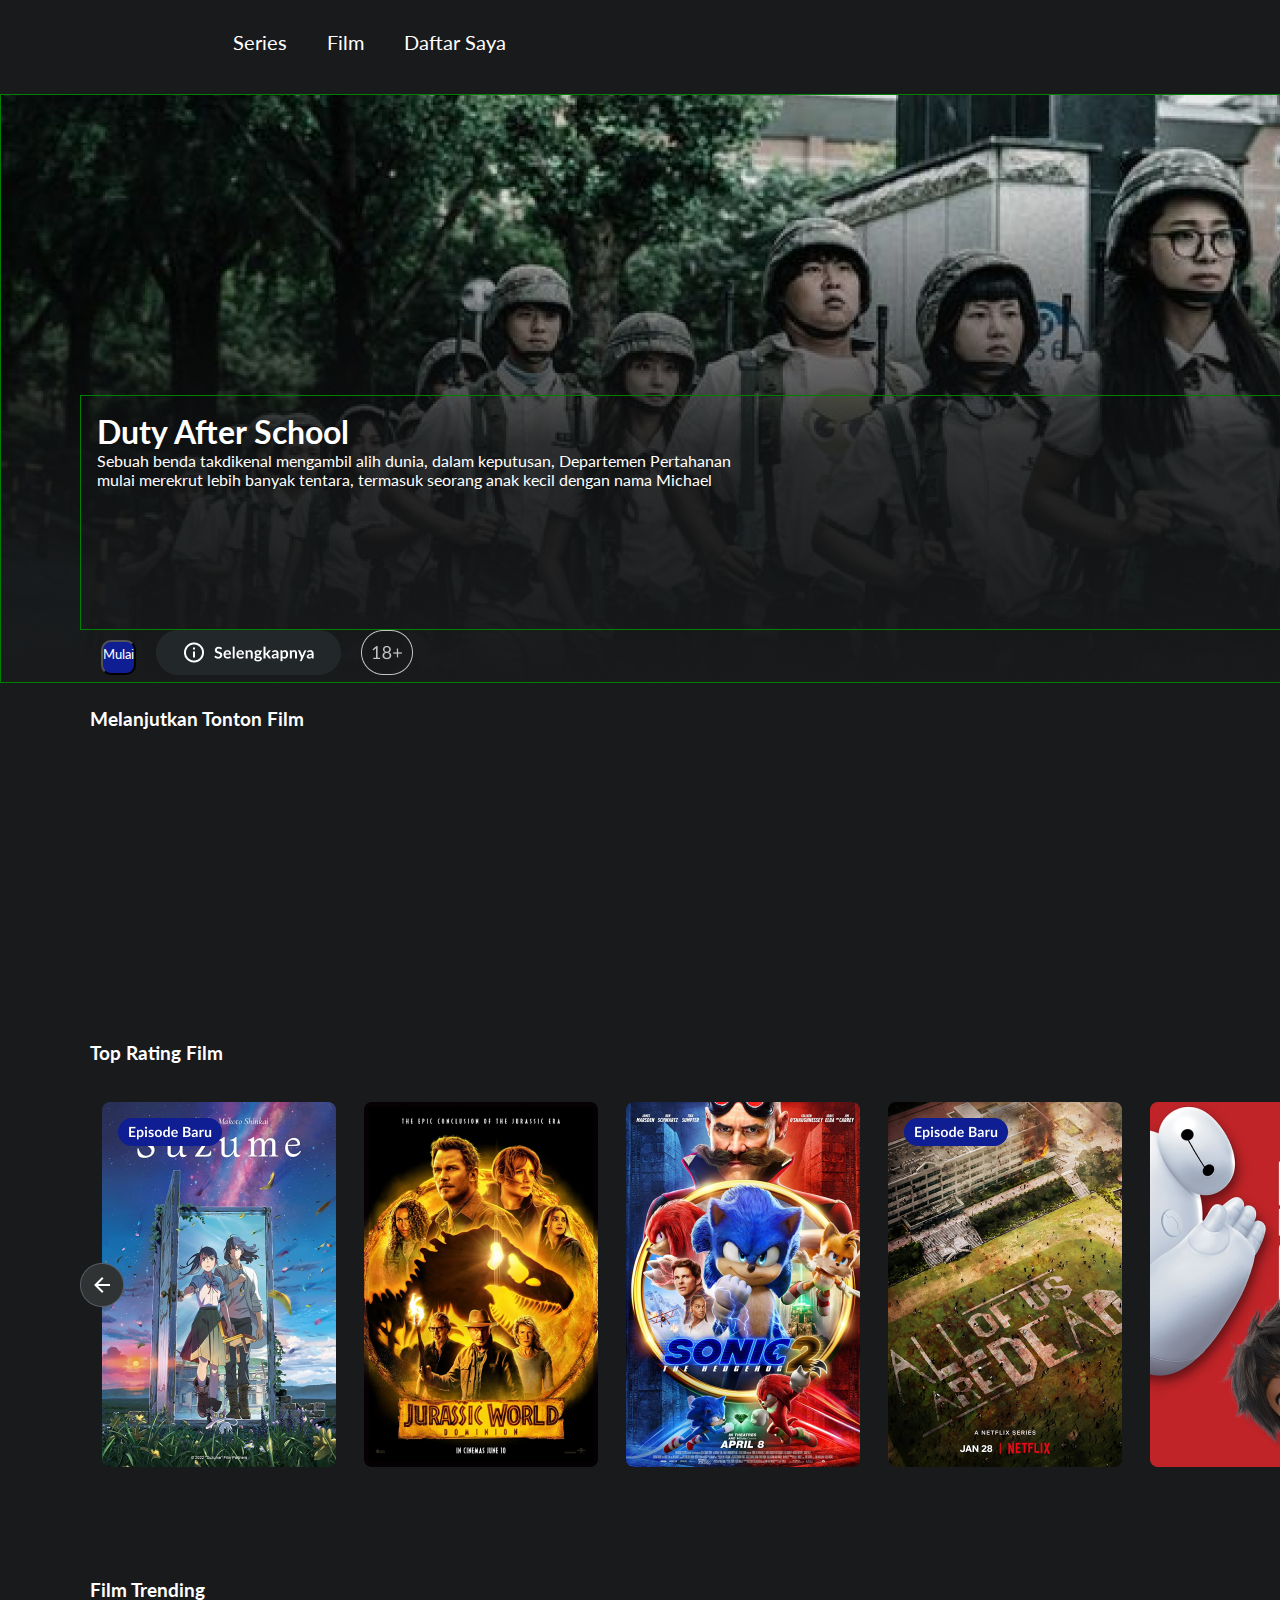
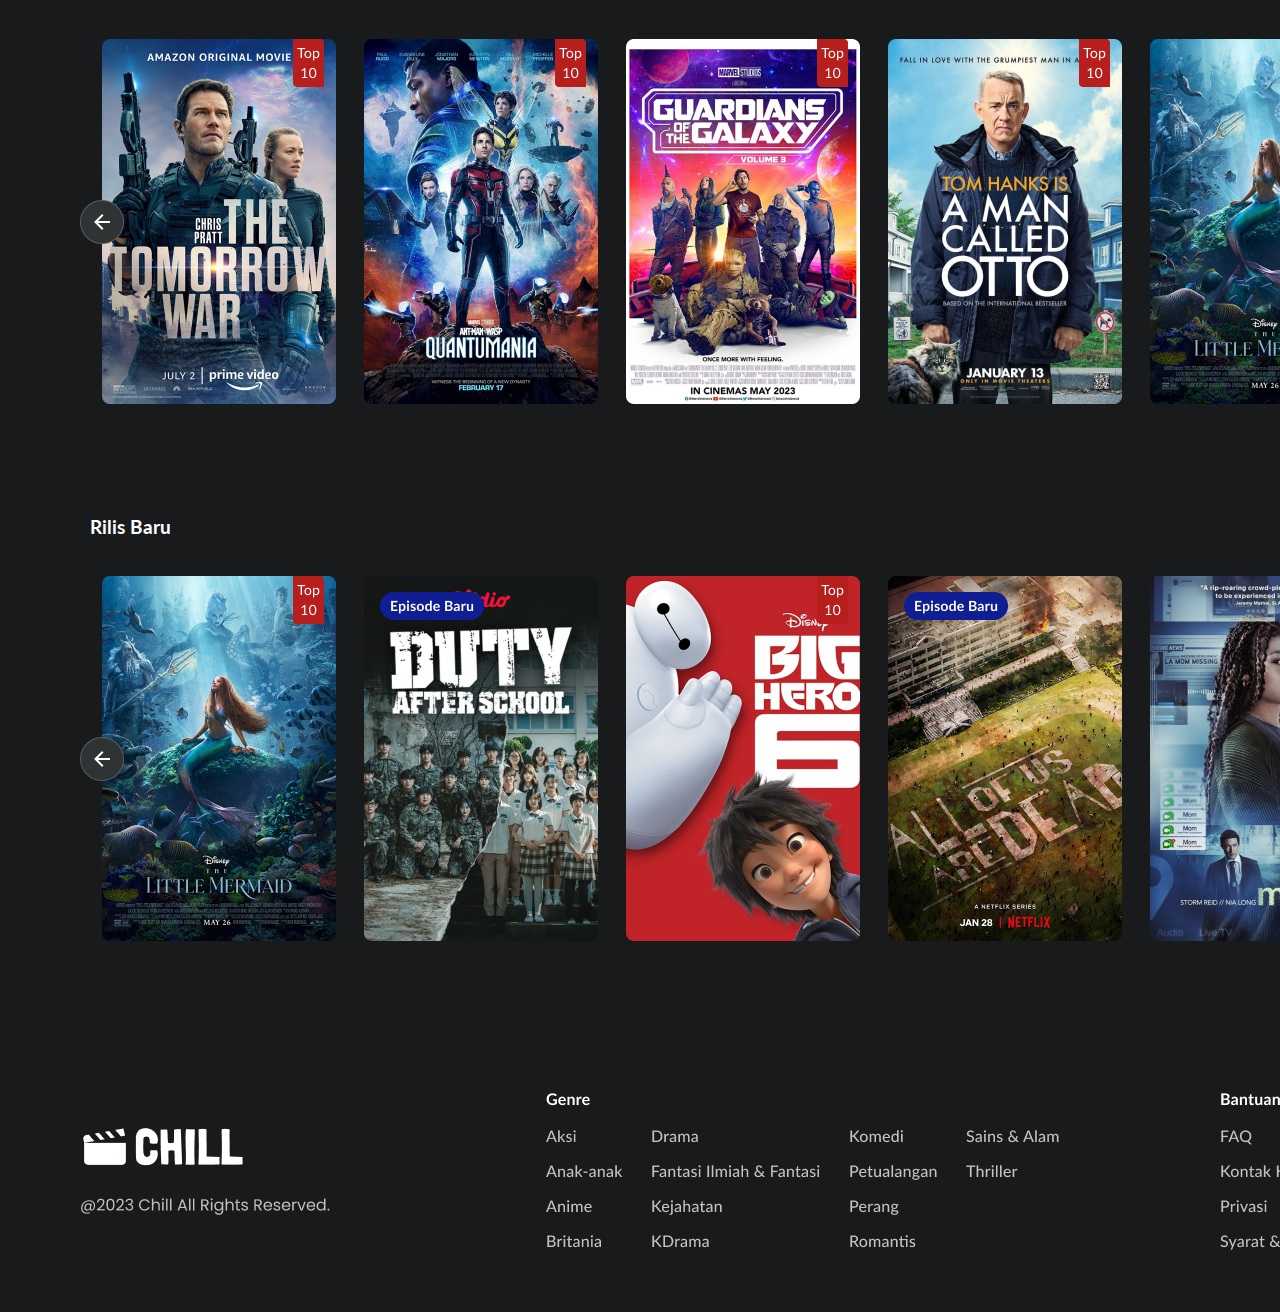
==== beranda.html @ ebce884a "init fix" ====
<!DOCTYPE html>
<html lang="en">
<head>
    <meta charset="UTF-8">
    <meta name="viewport" content="width=device-width, initial-scale=1.0">
    <title>beranda</title>
    <link rel="stylesheet" href="beranda.css">
    <link rel="preconnect" href="https://fonts.googleapis.com">
    <link rel="preconnect" href="https://fonts.gstatic.com" crossorigin>
    <link href="https://fonts.googleapis.com/css2?family=Lato:ital,wght@0,100;0,300;0,400;0,700;0,900;1,100;1,300;1,400;1,700;1,900&display=swap" rel="stylesheet">

</head>
<body>
    <div class="container-beranda">
        <!-- header -->
    
             <div class="container-header">
                    <div class="logo"></div>
                    <div class="navbar">
                        <ul>
                            <li><a href="#">Series</a></li>
                            <li><a href="#">Film</a></li>
                            <li><a href="#">Daftar Saya</a></li>
                        </ul>
                
                    </div>
        
        
                    <div class="container-avatar">
                        <div class="logo-avatar"></div>
                        <div class="logo-down"></div>
                    </div>
                </div>  
            
        <!-- end header -->


        <!-- section hero -->
                <section class="container-hero">
                    <div class="container-duty">
                       <div class="paragrap">
                        <h1>Duty After School</h1>
                            <p>Sebuah benda takdikenal mengambil alih dunia, 
                                dalam keputusan,
                                Departemen Pertahanan mulai merekrut lebih banyak tentara,
                                termasuk
                                seorang anak kecil dengan nama Michael
                            </p>
                        </div>
                    </div>
                        <div class="container-ms">
                            <div class="ms1">
                                           
                                    <button type="submit" name="submit" class="button-mulai">Mulai</button>
                                    <div class="img-selengkapnya"><img src="img/selengkapnya.png" alt=""></div>
                                    <div class="img-18"><img src="img/18.png" alt=""></div>
                                    <div class="on-of"><img src="img/on-of.png" alt=""></div>
                            </div>
                            <div class="ms2">
    
                            </div>
                        </div>
                   
                </section>
        <!-- end section hero -->

        <!-- section-melanjutkan tonton film -->
                <section class="container-melanjutkan-tonton">
                    <h3 class="h3-melanjutkan-tonton">Melanjutkan Tonton Film</h3>
                    <div class="card1"></div>
                </section>
        <!-- end section-melanjutkan tonton film -->

        <!-- section-top rating -->
                <section class="container-top-rating">
                    <h3 class="h3-top-rating">Top Rating Film</h3>
                    <div class="card2"></div>
                </section>
        <!-- end section-top rating -->


        <!-- section-film trending  -->
                <section class="container-film-trending">
                    <h3 class="h3-film-trending">Film Trending</h3>
                    <div class="card3"></div>
                </section>
        <!-- end section-film trending  -->

        <!-- section-rilis baru -->
                <section class="container-rilis-baru">
                    <h3 class="h3-rilis-baru">Rilis Baru</h3>
                    <div class="card4"></div>
                </section>
        <!-- end section-rilis baru -->

        <!-- footer -->
                <footer>
                    <div class="footer">
                        
                    </div>
                </footer>
                    
            
        <!-- end footer -->

    </div>
</body>
</html>
---- beranda.css ----
body{
    background-color: #202026;
}
*{
    margin: 0;
    padding: 0;
    font-family: lato,sans-serif;
    color: #FFFFFF;
    /* font-size: 18px; */
}
.container-beranda{
    width: 1440px;
    /* height: auto; */
    margin: auto; 
    /* border: solid 1px green; */
    background-color: #181A1C
}
.container-header{
    display: flex;
    margin: auto;
    /* margin-top: 25px; */
    /* background-color: #181A1C; */
    height: 94px;
    width: 1440px;
      }
 .logo{
    display: flex;
    width: 163px;
    height: 44px;
    gap: 8px;
    background-image: url(img/logo.png);
    background-size: cover;
    margin: 20px;
  }
 .navbar{
    display: flex;
    margin-left: auto;
    margin: 30px;
  }
  .navbar ul{
    display: flex;
    list-style: none;
    gap: 40px;
  }
  .navbar ul li a{
    text-decoration: none;
    font-size: 20px;
  }

  .container-avatar{
    display: flex;
    margin-left: auto;
    /* border: solid 1px green; */
    width: 76px;
    height: 40px;
    /* untuk menggerakkan posisi logo */
    margin-right: 30px;
  }
  .logo-avatar{
    margin-top: 27px ;
    width: 40px;
    height: 40px;
    background-image: url(img/avatar.png);
    background-size: cover;
    display: flex;
    /* margin-left: auto; */
  }
  .logo-down{
    margin-top: 27px;
    width: 28px;
    height: 28px;
    background-image: url(img/down.png);
    background-size: cover;
    display: flex;
    /* margin-left: auto; */
  }
  .container-hero{
    width: 1440px;
    height: 587px;
    border: solid 1px green;
    margin: auto;
    background-image: url(img/duty.png);
  }
  .container-duty{
    display: flex;
    width: 1280px;
    height: 233px;
    border: solid 1px green;
    margin: auto;
    margin-top: 300px;
    
  }
  .paragrap{
    width: 668px;
    height: 148px;
    /* border: solid green 1px; */
    margin-top: 1rem;
    margin-left: 1rem;
  }
  .container-ms{
    display: flex;
    margin: auto;
    width: 1280px;
    height: 45px;
    /* border: solid 1px green; */
    
  }
  .ms1{
    width: 45px;
    height: 45px;
    background-image: url(img/ms.png);
    background-size: cover;
    display: flex;

  }
  .button-mulai{
    display: flex;
    /* justify-content: space-between; */
     margin-top: 10px;
    margin-left: 20px; 
    /* height: 30px; */
    font: size 20px;
    line-height: 25px;
    background-color: #0F1E93;
    border-radius: 10px;
  }

  .img-selengkapnya{
    display: flex;
    margin-left: 20px;  
  }
  .img-18{
    display: flex;
    margin-left: 20px;
  }
  /* .ms2{
    width: 10px;
    height: 45px;
    background-size: cover;
    display: flex;
  } */
   .on-of{
    margin-top: 10px;
    display: inline-block;
    margin-left: 900px;
   }
   .container-melanjutkan-tonton{
    width: 1440px;
    height: 309px;
    /* border: solid 1px green; */
    margin: auto;
   }
   .h3-melanjutkan-tonton{
    display: flex;
    width: 354px;
    height: 35px;
    /* border: solid 1px green; */
    /* margin: 50px; */
    margin: 25px 90px;
   }
   .card1{
    width: 1280px;
    height: 162px;
    /* border: solid 1px green; */
    margin: auto;
    /* margin-right: 20px; */
    background-image: url(img/card.png);
    
   }
   .container-top-rating{
    width: 1440px;
    height: 512px;
    /* border: solid 1px green; */
    margin: auto;
   }
   .h3-top-rating{
    display: flex;
    width: 354px;
    height: 35px;
    /* border: solid 1px green; */
    /* margin: 50px; */
    margin: 25px 90px;
   }
   .card2{
    width: 1280px;
    height: 365px;
    /* border: solid 1px green; */
    margin: auto;
    /* margin-right: 20px; */
    background-image: url(img/card2.png);
   }
   .container-film-trending{
    width: 1440px;
    height: 512px;
    /* border: solid 1px green; */
    margin: auto;
   }
   .h3-film-trending{
    display: flex;
    width: 354px;
    height: 35px;
    /* border: solid 1px green; */
    /* margin: 50px; */
    margin: 25px 90px;
   }
   .card3{
    width: 1280px;
    height: 365px;
    /* border: solid 1px green; */
    margin: auto;
    /* margin-right: 20px; */
    background-image: url(img/card3.png);
   }
   .container-rilis-baru{
    width: 1440px;
    height: 512px;
    /* border: solid 1px green; */
    margin: auto;
   }
   .h3-rilis-baru{
    display: flex;
    width: 354px;
    height: 35px;
    /* border: solid 1px green; */
    /* margin: 50px; */
    margin: 25px 90px;
   }
   .card4{
    width: 1280px;
    height: 365px;
    /* border: solid 1px green; */
    margin: auto;
    /* margin-right: 20px; */
    background-image: url(img/card4.png);
   }
   footer{
    display: flex;
    width: 1440px;
    height: 284px;
    /* border: solid 1px green; */
    margin: auto;
   }

   .footer{
    display: flex;
    width: 1280px;
    height: 164px;
    /* border: solid 1px green; */
    margin: auto;
    align-items: center;
    background-image: url(img/footer.png);
   }
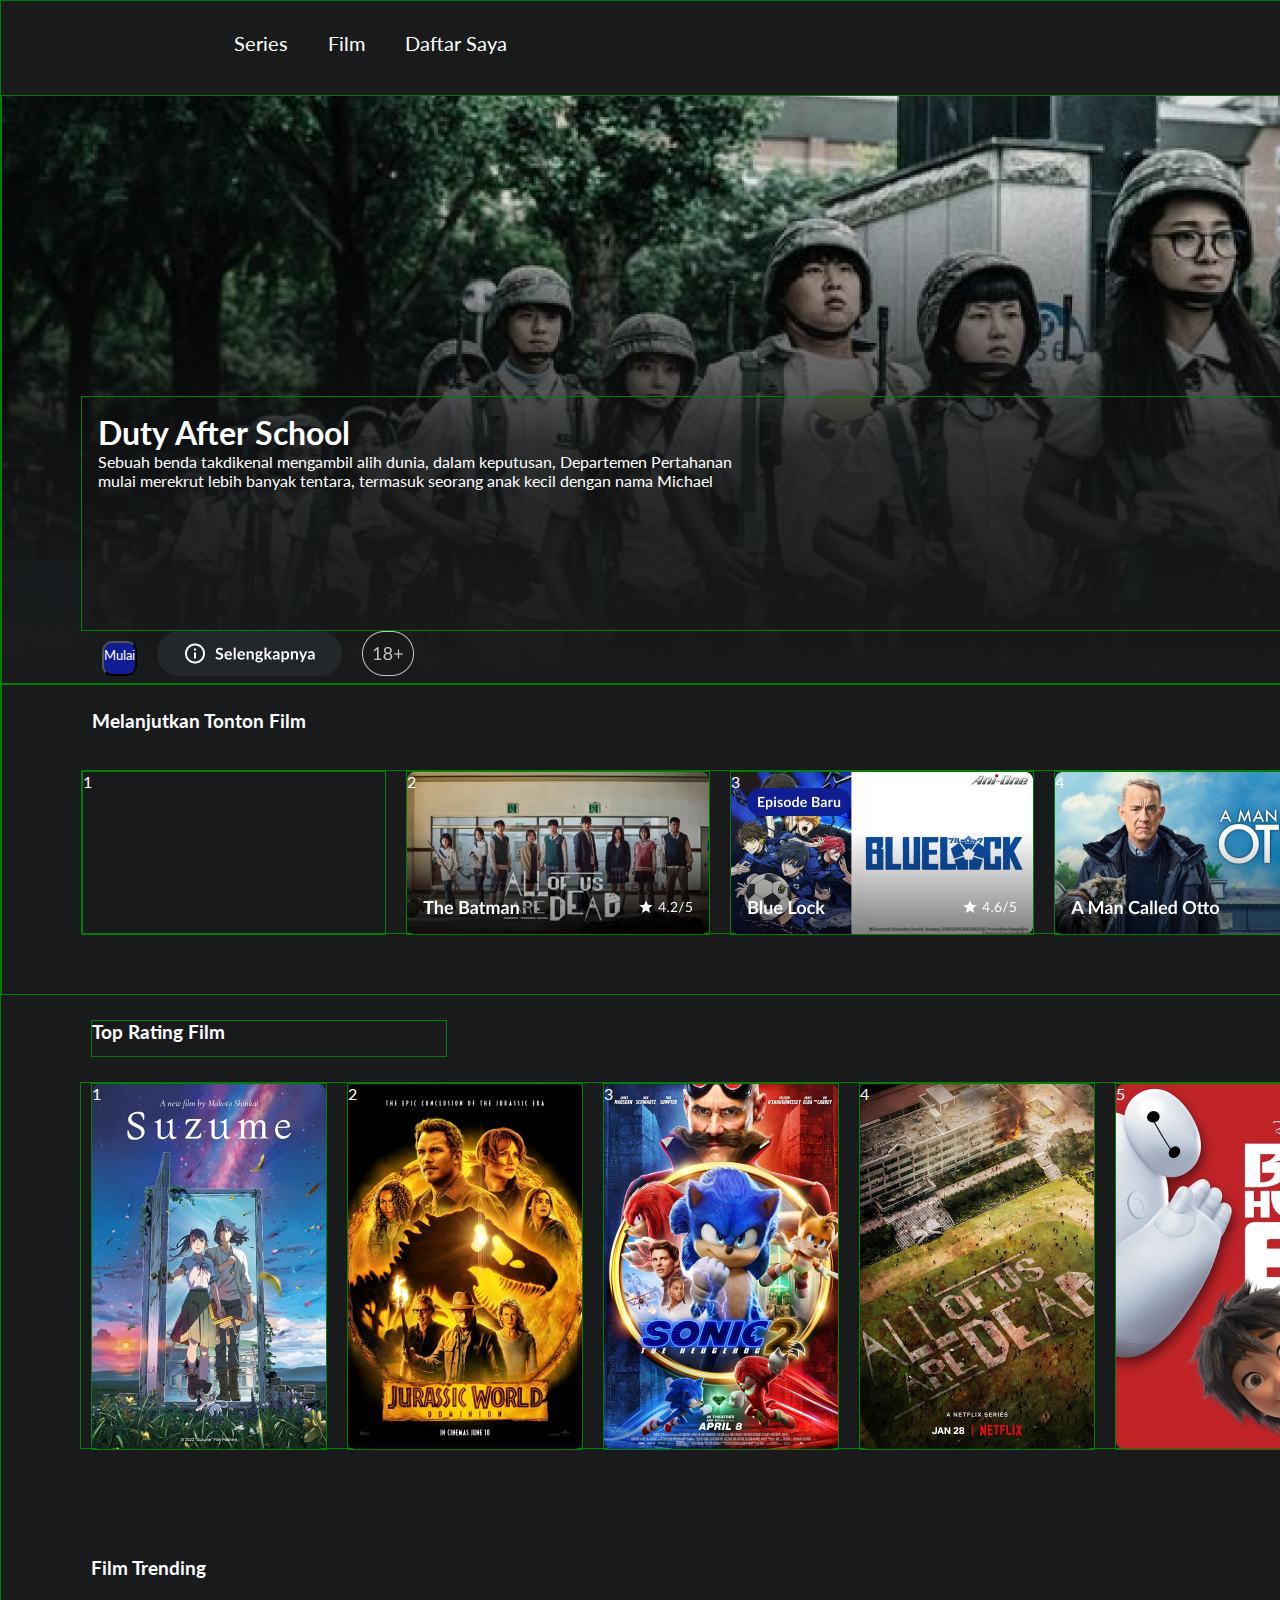
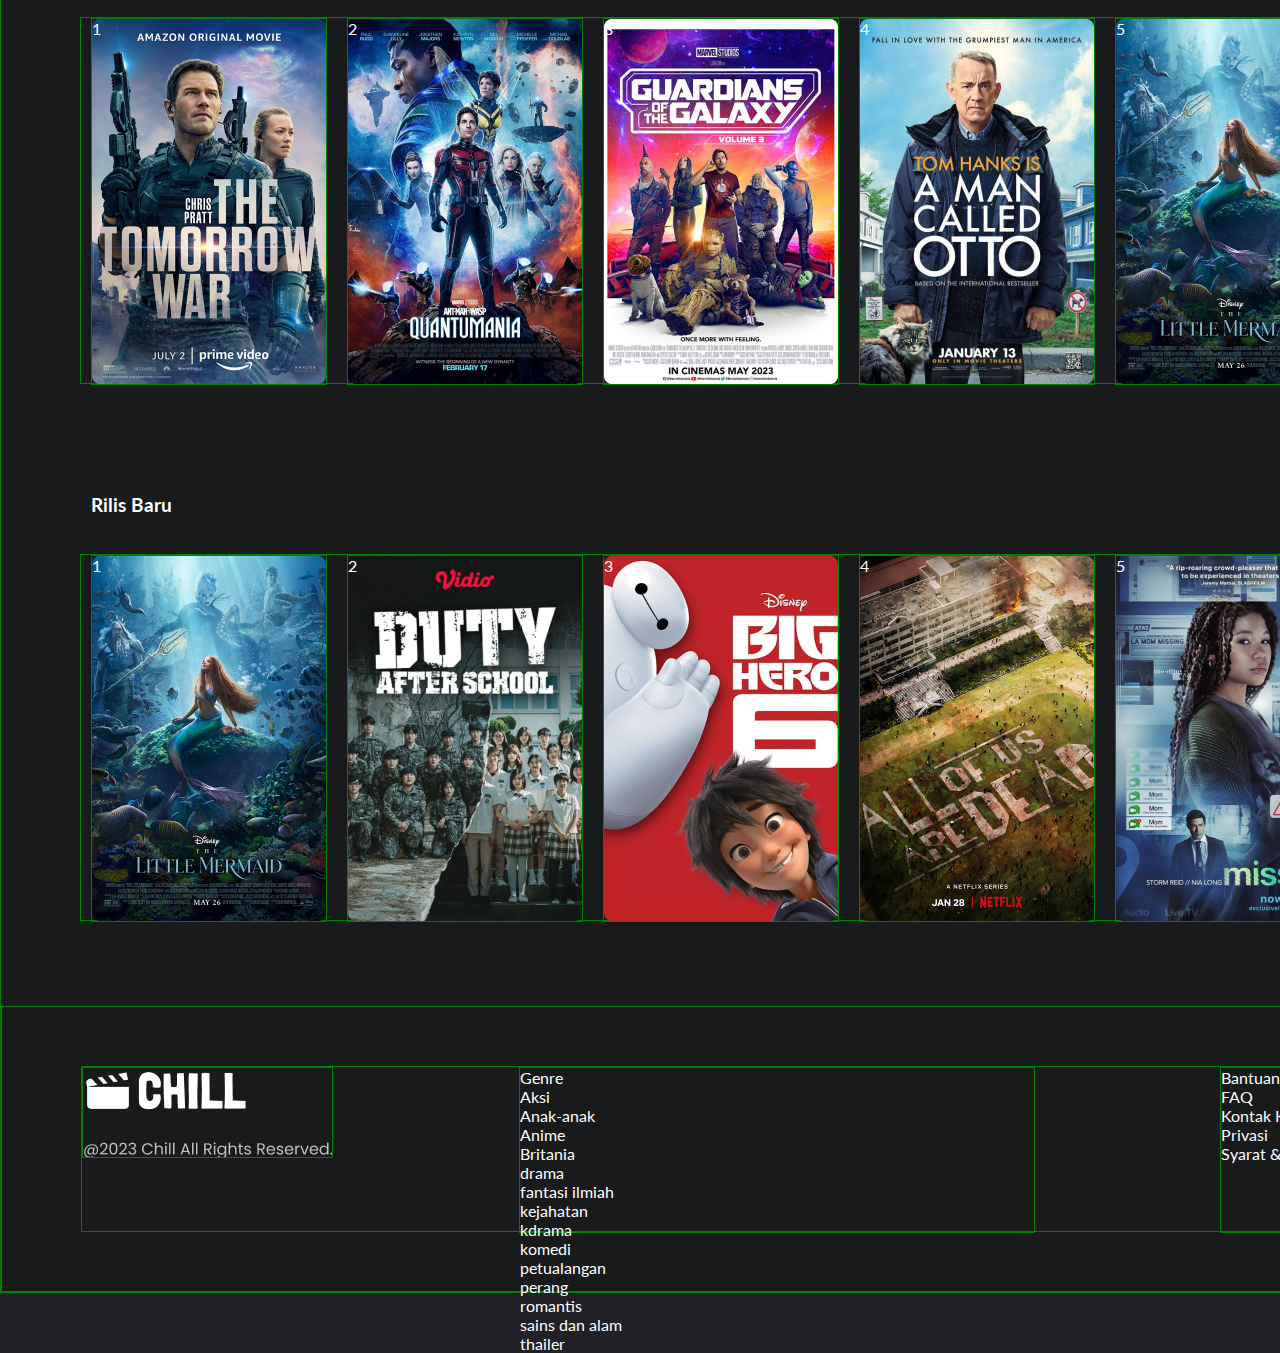
==== commit f3c9c2a0: "feat beranda modifikasi" ====
--- a/beranda.html
+++ b/beranda.html
@@ -28,7 +28,18 @@
         
                     <div class="container-avatar">
                         <div class="logo-avatar"></div>
-                        <div class="logo-down"></div>
+                        <div class="logo-down">
+                            <ul class="drop">
+                                <li class="down">
+                                    <a href="">***</a>
+                                    <ul>
+                                        <li><a href="">profil</a></li>
+                                        <li><a href="">ubah premium</a></li>
+                                        <li><a href="">keluar</a></li>
+                                    </ul>
+                                </li>
+                            </ul>
+                        </div>
                     </div>
                 </div>  
             
@@ -67,14 +78,25 @@
         <!-- section-melanjutkan tonton film -->
                 <section class="container-melanjutkan-tonton">
                     <h3 class="h3-melanjutkan-tonton">Melanjutkan Tonton Film</h3>
-                    <div class="card1"></div>
+                    <div class="card1">
+                        <div class="film1">1</div>
+                        <div class="film2">2</div>
+                        <div class="film3">3</div>
+                        <div class="film4">4</div>
+                    </div>
                 </section>
         <!-- end section-melanjutkan tonton film -->
 
         <!-- section-top rating -->
                 <section class="container-top-rating">
                     <h3 class="h3-top-rating">Top Rating Film</h3>
-                    <div class="card2"></div>
+                    <div class="card2">
+                        <div class="top1">1</div>
+                        <div class="top2">2</div>
+                        <div class="top3">3</div>
+                        <div class="top4">4</div>
+                        <div class="top5">5</div>
+                    </div>
                 </section>
         <!-- end section-top rating -->
 
@@ -82,21 +104,71 @@
         <!-- section-film trending  -->
                 <section class="container-film-trending">
                     <h3 class="h3-film-trending">Film Trending</h3>
-                    <div class="card3"></div>
+                    <div class="card3">
+                        <div class="trending1">1</div>
+                        <div class="trending2">2</div>
+                        <div class="trending3">3</div>
+                        <div class="trending4">4</div>
+                        <div class="trending5">5</div>
+                    </div>
                 </section>
         <!-- end section-film trending  -->
 
         <!-- section-rilis baru -->
                 <section class="container-rilis-baru">
                     <h3 class="h3-rilis-baru">Rilis Baru</h3>
-                    <div class="card4"></div>
+                    <div class="card4">
+                        <div class="rilis1">1</div>
+                        <div class="rilis2">2</div>
+                        <div class="rilis3">3</div>
+                        <div class="rilis4">4</div>
+                        <div class="rilis5">5</div>
+                    </div>
                 </section>
         <!-- end section-rilis baru -->
 
         <!-- footer -->
-                <footer>
-                    <div class="footer">
+                <footer class="container-footer">
+                    <!-- <div class="footer">
                         
+                    </div> -->
+
+                    <div class="isi-footer">
+                        <div class="footer1">
+                            
+                        </div>
+                        <div class="footer2">
+                            <p>Genre</p>
+                            <ul>
+                                <li><a href="">Aksi</a></li>
+                                <li><a href="">Anak-anak</a></li>
+                                <li><a href="">Anime</a></li>
+                                <li><a href="">Britania</a></li>
+                                <li><a href="">drama</a></li>
+                                <li><a href="">fantasi ilmiah</a></li>
+                                <li><a href="">kejahatan</a></li>
+                                <li><a href="">kdrama</a></li>
+                                <li><a href="">komedi</a></li>
+                                <li><a href="">petualangan</a></li>
+                                <li><a href="">perang</a></li>
+                                <li><a href="">romantis</a></li>
+                                <li><a href="">sains dan alam</a></li>
+                                <li><a href="">thailer</a></li>
+    
+    
+                            </ul>
+                        </div>
+                            <div class="footer3">
+                                <ul>
+                                    <li><p>Bantuan</p></li>
+                                    <li><a href="">FAQ</a></li>
+                                    <li><a href="">Kontak Kami</a></li>
+                                    <li><a href="">Privasi</a></li>
+                                    <li><a href="">Syarat & Ketentuan</a></li>
+                                </ul>
+                                  
+                                
+                            </div>
                     </div>
                 </footer>
                     
--- a/beranda.css
+++ b/beranda.css
@@ -1,254 +1,426 @@
 body{
-    background-color: #202026;
+  background-color: #202026;
 }
 *{
-    margin: 0;
-    padding: 0;
-    font-family: lato,sans-serif;
-    color: #FFFFFF;
-    /* font-size: 18px; */
+  margin: 0;
+  padding: 0;
+  font-family: lato,sans-serif;
+  color: #FFFFFF;
+  /* font-size: 18px; */
 }
 .container-beranda{
-    width: 1440px;
-    /* height: auto; */
-    margin: auto; 
-    /* border: solid 1px green; */
-    background-color: #181A1C
+  width: 1440px;
+  /* height: auto; */
+  margin: auto; 
+  border: solid 1px green;
+  background-color: #181A1C
 }
 .container-header{
-    display: flex;
-    margin: auto;
-    /* margin-top: 25px; */
-    /* background-color: #181A1C; */
-    height: 94px;
-    width: 1440px;
-      }
- .logo{
-    display: flex;
-    width: 163px;
-    height: 44px;
-    gap: 8px;
-    background-image: url(img/logo.png);
-    background-size: cover;
-    margin: 20px;
-  }
- .navbar{
-    display: flex;
-    margin-left: auto;
-    margin: 30px;
-  }
-  .navbar ul{
-    display: flex;
-    list-style: none;
-    gap: 40px;
-  }
-  .navbar ul li a{
-    text-decoration: none;
-    font-size: 20px;
-  }
-
-  .container-avatar{
-    display: flex;
-    margin-left: auto;
-    /* border: solid 1px green; */
-    width: 76px;
-    height: 40px;
-    /* untuk menggerakkan posisi logo */
-    margin-right: 30px;
-  }
-  .logo-avatar{
-    margin-top: 27px ;
-    width: 40px;
-    height: 40px;
-    background-image: url(img/avatar.png);
-    background-size: cover;
-    display: flex;
-    /* margin-left: auto; */
-  }
-  .logo-down{
-    margin-top: 27px;
-    width: 28px;
-    height: 28px;
-    background-image: url(img/down.png);
-    background-size: cover;
-    display: flex;
-    /* margin-left: auto; */
-  }
-  .container-hero{
-    width: 1440px;
-    height: 587px;
-    border: solid 1px green;
-    margin: auto;
-    background-image: url(img/duty.png);
-  }
-  .container-duty{
-    display: flex;
-    width: 1280px;
-    height: 233px;
-    border: solid 1px green;
-    margin: auto;
-    margin-top: 300px;
-    
-  }
-  .paragrap{
-    width: 668px;
-    height: 148px;
-    /* border: solid green 1px; */
-    margin-top: 1rem;
-    margin-left: 1rem;
-  }
-  .container-ms{
-    display: flex;
-    margin: auto;
-    width: 1280px;
-    height: 45px;
-    /* border: solid 1px green; */
-    
-  }
-  .ms1{
-    width: 45px;
-    height: 45px;
-    background-image: url(img/ms.png);
-    background-size: cover;
-    display: flex;
-
-  }
-  .button-mulai{
-    display: flex;
-    /* justify-content: space-between; */
-     margin-top: 10px;
-    margin-left: 20px; 
-    /* height: 30px; */
-    font: size 20px;
-    line-height: 25px;
-    background-color: #0F1E93;
-    border-radius: 10px;
-  }
-
-  .img-selengkapnya{
-    display: flex;
-    margin-left: 20px;  
-  }
-  .img-18{
-    display: flex;
-    margin-left: 20px;
-  }
-  /* .ms2{
-    width: 10px;
-    height: 45px;
-    background-size: cover;
-    display: flex;
-  } */
-   .on-of{
-    margin-top: 10px;
-    display: inline-block;
-    margin-left: 900px;
-   }
-   .container-melanjutkan-tonton{
-    width: 1440px;
-    height: 309px;
-    /* border: solid 1px green; */
-    margin: auto;
-   }
-   .h3-melanjutkan-tonton{
-    display: flex;
-    width: 354px;
-    height: 35px;
-    /* border: solid 1px green; */
-    /* margin: 50px; */
-    margin: 25px 90px;
-   }
-   .card1{
-    width: 1280px;
-    height: 162px;
-    /* border: solid 1px green; */
-    margin: auto;
-    /* margin-right: 20px; */
-    background-image: url(img/card.png);
-    
-   }
-   .container-top-rating{
-    width: 1440px;
-    height: 512px;
-    /* border: solid 1px green; */
-    margin: auto;
-   }
-   .h3-top-rating{
-    display: flex;
-    width: 354px;
-    height: 35px;
-    /* border: solid 1px green; */
-    /* margin: 50px; */
-    margin: 25px 90px;
-   }
-   .card2{
-    width: 1280px;
-    height: 365px;
-    /* border: solid 1px green; */
-    margin: auto;
-    /* margin-right: 20px; */
-    background-image: url(img/card2.png);
-   }
-   .container-film-trending{
-    width: 1440px;
-    height: 512px;
-    /* border: solid 1px green; */
-    margin: auto;
-   }
-   .h3-film-trending{
-    display: flex;
-    width: 354px;
-    height: 35px;
-    /* border: solid 1px green; */
-    /* margin: 50px; */
-    margin: 25px 90px;
-   }
-   .card3{
-    width: 1280px;
-    height: 365px;
-    /* border: solid 1px green; */
-    margin: auto;
-    /* margin-right: 20px; */
-    background-image: url(img/card3.png);
-   }
-   .container-rilis-baru{
-    width: 1440px;
-    height: 512px;
-    /* border: solid 1px green; */
-    margin: auto;
-   }
-   .h3-rilis-baru{
-    display: flex;
-    width: 354px;
-    height: 35px;
-    /* border: solid 1px green; */
-    /* margin: 50px; */
-    margin: 25px 90px;
-   }
-   .card4{
-    width: 1280px;
-    height: 365px;
-    /* border: solid 1px green; */
-    margin: auto;
-    /* margin-right: 20px; */
-    background-image: url(img/card4.png);
-   }
-   footer{
-    display: flex;
-    width: 1440px;
-    height: 284px;
-    /* border: solid 1px green; */
-    margin: auto;
-   }
-
-   .footer{
-    display: flex;
-    width: 1280px;
-    height: 164px;
-    /* border: solid 1px green; */
-    margin: auto;
-    align-items: center;
-    background-image: url(img/footer.png);
-   }
-   
-
+  display: flex;
+  margin: auto;
+  /* margin-top: 25px; */
+  /* background-color: #181A1C; */
+  height: 94px;
+  width: 1440px;
+    }
+.logo{
+  display: flex;
+  width: 163px;
+  height: 44px;
+  gap: 8px;
+  background-image: url(img/logo.png);
+  background-size: cover;
+  margin: 20px;
+}
+.navbar{
+  display: flex;
+  margin-left: auto;
+  margin: 30px;
+}
+.navbar ul{
+  display: flex;
+  list-style: none;
+  gap: 40px;
+}
+.navbar ul li a{
+  text-decoration: none;
+  font-size: 20px;
+}
+
+.container-avatar{
+  display: flex;
+  margin-left: auto;
+  /* border: solid 1px green; */
+  width: 76px;
+  height: 40px;
+  /* untuk menggerakkan posisi logo */
+  margin-right: 30px;
+}
+.logo-avatar{
+  margin-top: 27px ;
+  width: 40px;
+  height: 40px;
+  background-image: url(img/avatar.png);
+  background-size: cover;
+  display: flex;
+  /* margin-left: auto; */
+}
+.logo-down{
+  margin-top: 27px;
+  width: 28px;
+  height: 28px;
+  background-image: url(img/down.png);
+  background-size: cover;
+  display: flex;
+  /* margin-left: auto; */
+}
+.container-hero{
+  width: 1440px;
+  height: 587px;
+  border: solid 1px green;
+  margin: auto;
+  background-image: url(img/duty.png);
+}
+.container-duty{
+  display: flex;
+  width: 1280px;
+  height: 233px;
+  border: solid 1px green;
+  margin: auto;
+  margin-top: 300px;
+  
+}
+.paragrap{
+  width: 668px;
+  height: 148px;
+  /* border: solid green 1px; */
+  margin-top: 1rem;
+  margin-left: 1rem;
+}
+.container-ms{
+  display: flex;
+  margin: auto;
+  width: 1280px;
+  height: 45px;
+  /* border: solid 1px green; */
+  
+}
+.ms1{
+  width: 45px;
+  height: 45px;
+  background-image: url(img/ms.png);
+  background-size: cover;
+  display: flex;
+
+}
+.button-mulai{
+  display: flex;
+  /* justify-content: space-between; */
+   margin-top: 10px;
+  margin-left: 20px; 
+  /* height: 30px; */
+  font: size 20px;
+  line-height: 25px;
+  background-color: #0F1E93;
+  border-radius: 10px;
+}
+
+.img-selengkapnya{
+  display: flex;
+  margin-left: 20px;  
+}
+.img-18{
+  display: flex;
+  margin-left: 20px;
+}
+/* .ms2{
+  width: 10px;
+  height: 45px;
+  background-size: cover;
+  display: flex;
+} */
+ .on-of{
+  margin-top: 10px;
+  display: inline-block;
+  margin-left: 900px;
+ }
+ .container-melanjutkan-tonton{
+  width: 1440px;
+  height: 309px;
+  border: solid 1px green;
+  margin: auto;
+ }
+ .h3-melanjutkan-tonton{
+  display: flex;
+  width: 354px;
+  height: 35px;
+  /* border: solid 1px green; */
+  /* margin: 50px; */
+  margin: 25px 90px;
+ }
+ .card1{
+  width: 1280px;
+  height: 162px;
+  border: solid 1px green;
+  margin: auto;
+  /* margin-right: 20px; */
+  /* background-image: url(img/card.png); */
+  display: flex;
+  gap: 20px;
+  
+ }
+ .film1{
+  width: 302px;
+  height: 162px;
+  border: solid 1px green;
+  background-image: url(img/film1.png);
+ }
+ .film2{
+  width: 302px;
+  height: 162px;
+  border: solid 1px green;
+  background-image: url(img/film2.png);
+ }
+ .film3{
+  width: 302px;
+  height: 162px;
+  border: solid 1px green;
+  background-image: url(img/film3.png);
+ }
+ .film4{
+  width: 302px;
+  height: 162px;
+  border: solid 1px green;
+  background-image: url(img/film4.png);
+ }
+ .container-top-rating{
+  width: 1440px;
+  height: 512px;
+  /* border: solid 1px green; */
+  margin: auto;
+ }
+ .h3-top-rating{
+  display: flex;
+  width: 354px;
+  height: 35px;
+  border: solid 1px green;
+  /* margin: 50px; */
+  margin: 25px 90px;
+ }
+ .card2{
+  width: 1280px;
+  height: 365px;
+  border: solid 1px green;
+  margin: auto;
+  /* margin-right: 20px; */
+  /* background-image: url(img/card2.png); */
+  display: flex;
+  gap: 20px;
+  justify-content: center;
+ }
+ .top1{
+  width: 234px;
+  height: 365px;
+  border: solid 1px green;
+  background-image: url(img/top1.png);
+ }
+
+ .top2{
+  width: 234px;
+  height: 365px;
+  border: solid 1px green;
+  background-image: url(img/top2.png);
+ }
+ .top3{
+  width: 234px;
+  height: 365px;
+  border: solid 1px green;
+  background-image: url(img/top3.png);
+ }
+ .top4{
+  width: 234px;
+  height: 365px;
+  border: solid 1px green;
+  background-image: url(img/top4.png);
+ }
+ .top5{
+  width: 234px;
+  height: 365px;
+  border: solid 1px green;
+  background-image: url(img/top5.png);
+ }
+ .container-film-trending{
+  width: 1440px;
+  height: 512px;
+  /* border: solid 1px green; */
+  margin: auto;
+ }
+ .h3-film-trending{
+  display: flex;
+  width: 354px;
+  height: 35px;
+  /* border: solid 1px green; */
+  /* margin: 50px; */
+  margin: 25px 90px;
+ }
+ .card3{
+  width: 1280px;
+  height: 365px;
+  border: solid 1px green;
+  margin: auto;
+  /* margin-right: 20px; */
+  /* background-image: url(img/card3.png); */
+  display: flex;
+  gap: 20px;
+  justify-content: center;
+ }
+ .trending1{
+  width: 234px;
+  height: 365px;
+  border: solid 1px green;
+  background-image: url(img/trending1.png);
+ }
+ .trending2{
+  width: 234px;
+  height: 365px;
+  border: solid 1px green;
+  background-image: url(img/trending2.png);
+ }
+ .trending3{
+  width: 234px;
+  height: 365px;
+  border: solid 1px green;
+  background-image: url(img/trending3.png);
+ }
+ .trending4{
+  width: 234px;
+  height: 365px;
+  border: solid 1px green;
+  background-image: url(img/trending4.png);
+ }
+
+ .trending5{
+  width: 234px;
+  height: 365px;
+  border: solid 1px green;
+  background-image: url(img/trending5.png);
+ }
+ .container-rilis-baru{
+  width: 1440px;
+  height: 512px;
+  /* border: solid 1px green; */
+  margin: auto;
+ }
+ .h3-rilis-baru{
+  display: flex;
+  width: 354px;
+  height: 35px;
+  /* border: solid 1px green; */
+  /* margin: 50px; */
+  margin: 25px 90px;
+ }
+ .card4{
+  width: 1280px;
+  height: 365px;
+  border: solid 1px green;
+  margin: auto;
+  /* margin-right: 20px; */
+  /* background-image: url(img/card4.png); */
+  display: flex;
+  gap: 20px;
+  justify-content: center;
+ }
+
+ .rilis1{
+  width: 234px;
+  height: 365px;
+  border: solid 1px green;
+  background-image: url(img/rilis1.png);
+ }
+ .rilis2{
+  width: 234px;
+  height: 365px;
+  border: solid 1px green;
+  background-image: url(img/rilis2.png);
+ }
+ .rilis3{
+  width: 234px;
+  height: 365px;
+  border: solid 1px green;
+  background-image: url(img/rilis3.png);
+ }
+ .rilis4{
+  width: 234px;
+  height: 365px;
+  border: solid 1px green;
+  background-image: url(img/rilis4.png);
+ }
+ .rilis5{
+  width: 234px;
+  height: 365px;
+  border: solid 1px green;
+  background-image: url(img/rilis5.png);
+ }
+
+ footer{
+  display: flex;
+  justify-content: space-between;
+  /* justify-content: center; */
+  width: 1440px;
+  height: 284px;
+  border: solid 1px green;
+  margin: auto;
+ }
+
+ /* .footer{
+  display: flex;
+  width: 1280px;
+  height: 164px; */
+  /* border: solid 1px green; */
+  /* margin: auto;
+  align-items: center;
+  background-image: url(img/footer.png);
+ } */
+
+ .isi-footer{
+  display: flex;
+  justify-content: space-between;
+  width: 1280px;
+  height: 164px;
+  margin: auto;
+  border: solid 1px green;
+ }
+ .footer1{
+  width: 251px;
+  height: 91px;
+  border: solid 1px green;
+  box-sizing: border-box;
+  background-image: url(img/footer-logo.png);
+
+ }
+ .footer2{
+  width: 514px;
+  height: 164px;
+  border: solid 1px green;
+ }
+ ul li a{
+  text-decoration: none;
+ }
+ li{
+  list-style: none;
+ }
+ .footer3{
+  width: 140px;
+  height: 164px;
+  border: solid 1px green;
+ }
+ 
+
+ 
+
+@media only screen and (max-width: 600px) {
+.card1{
+  display: flex;
+  flex-direction: column;
+}
+}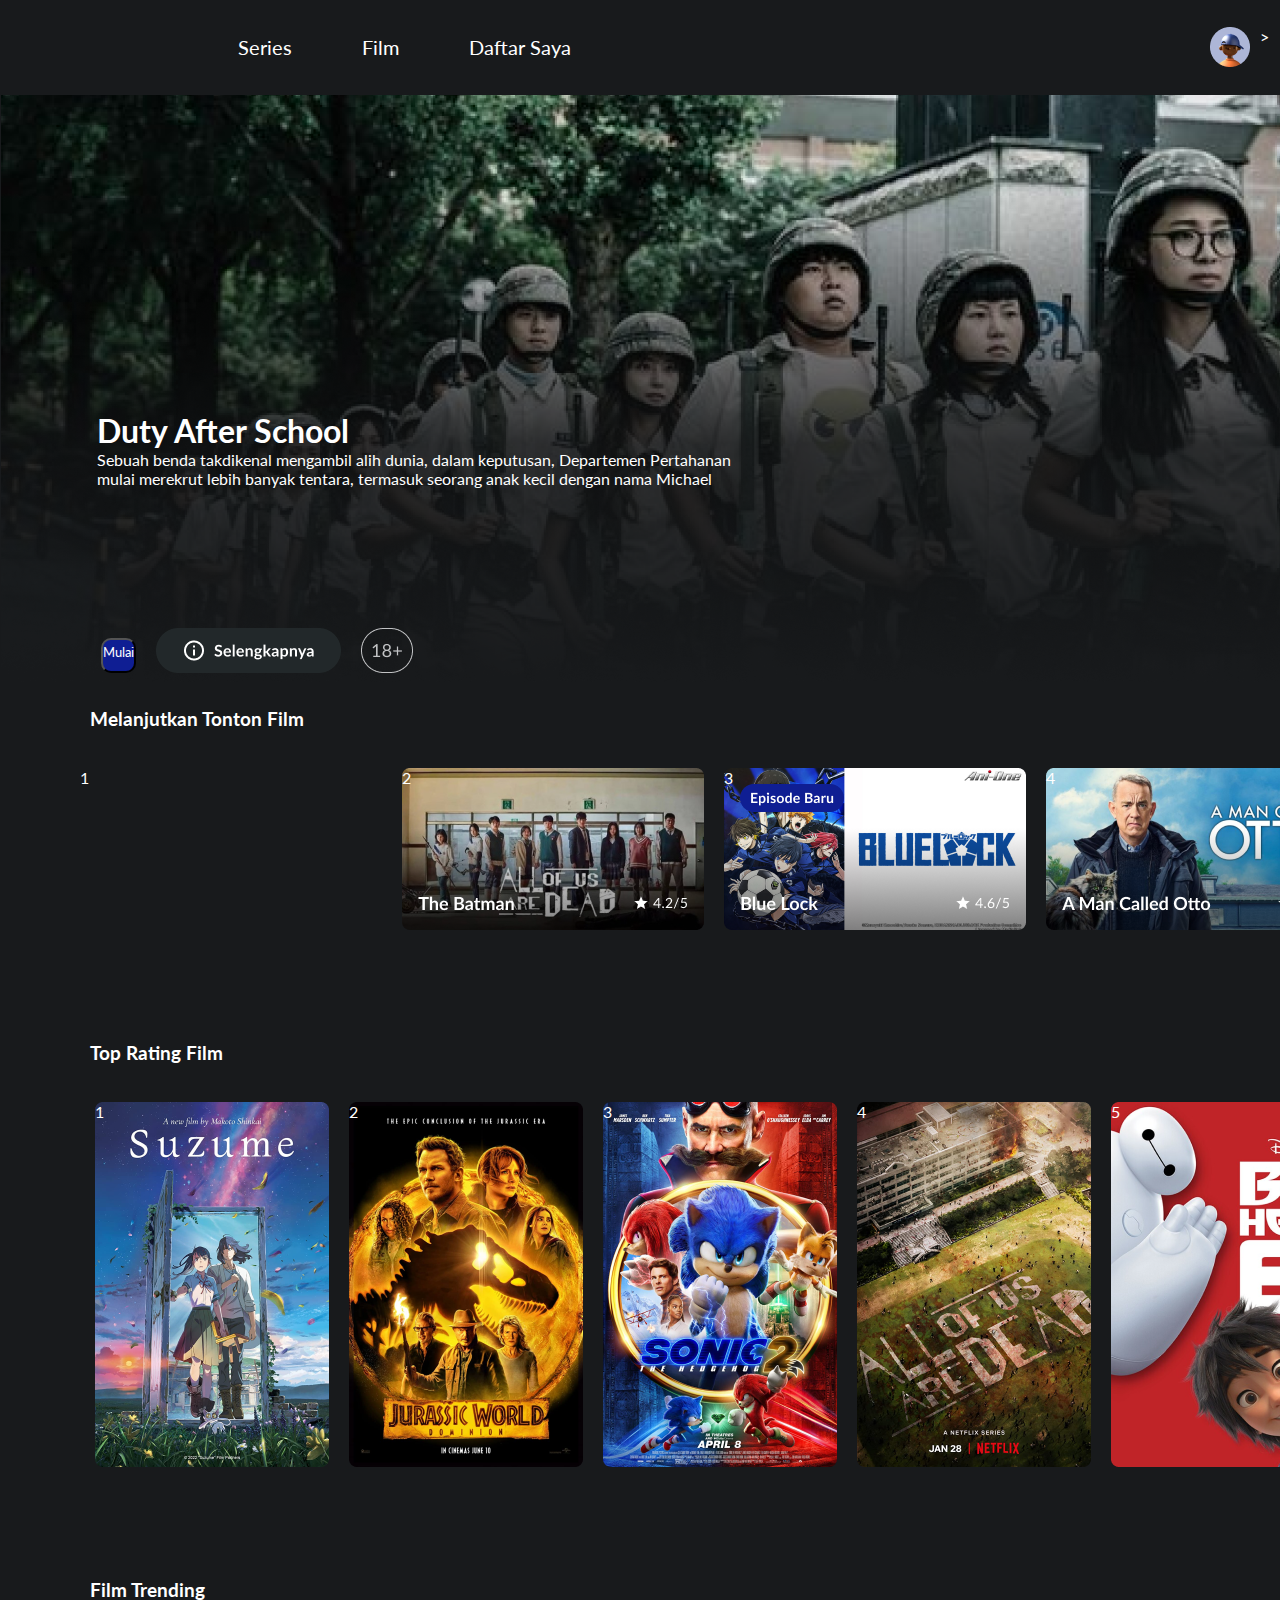
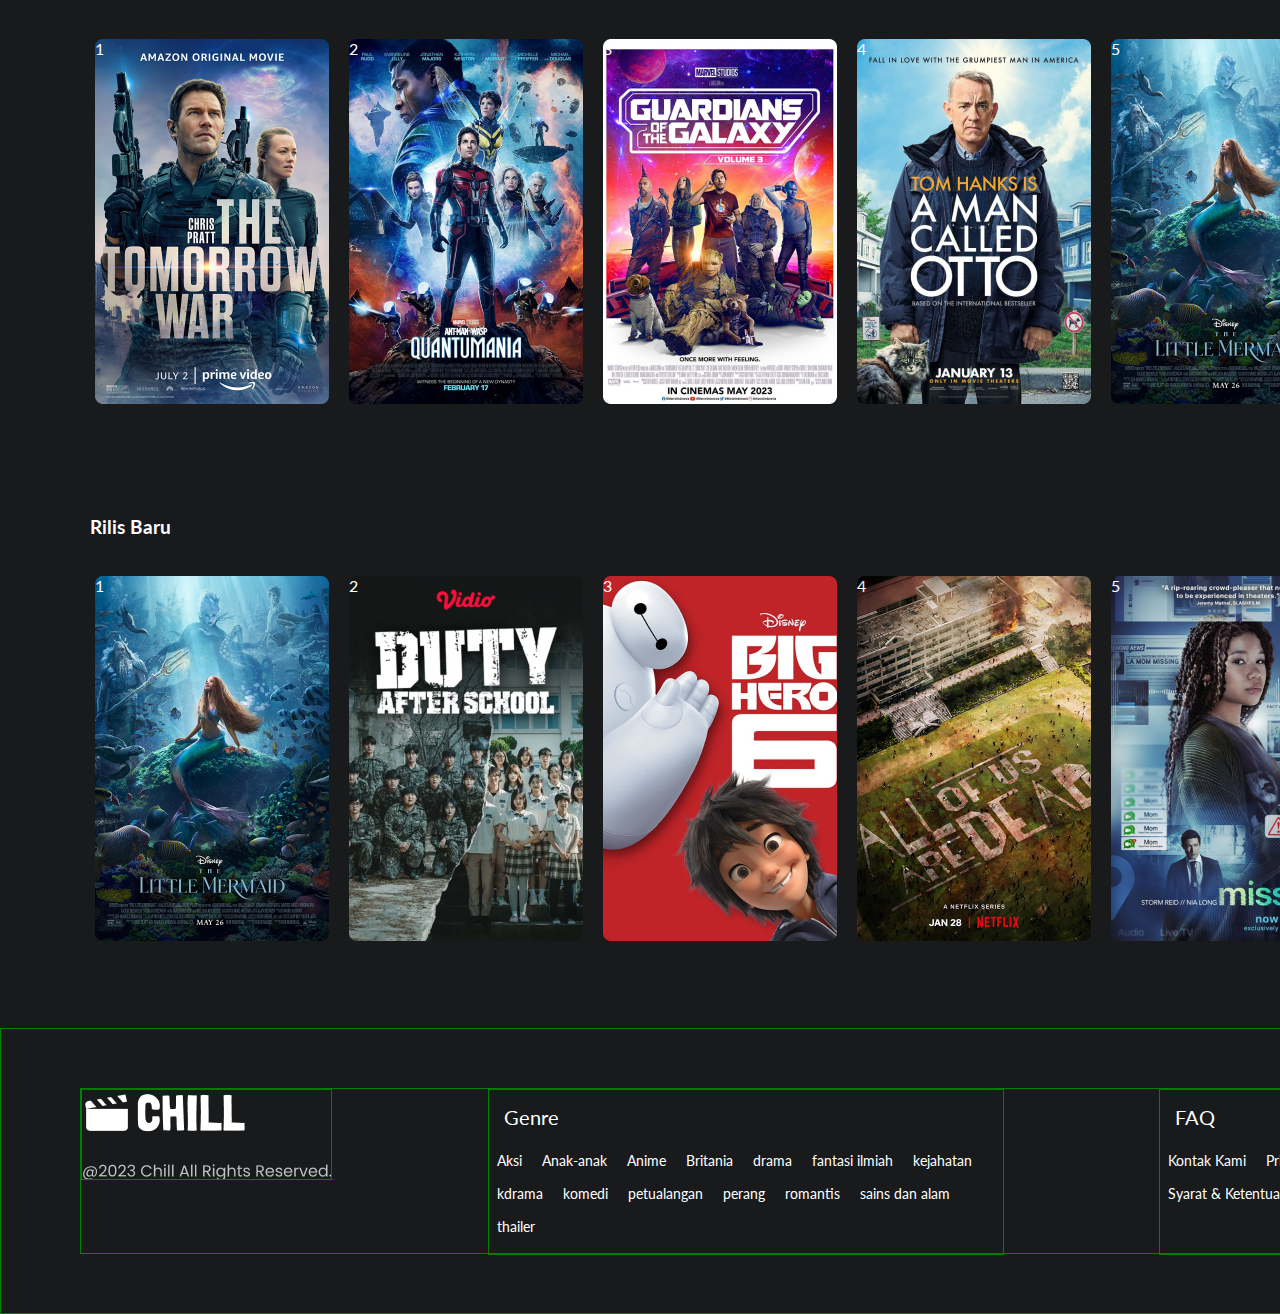
==== commit 6ba89a19: "feat beranda ul li fix" ====
--- a/beranda.html
+++ b/beranda.html
@@ -18,7 +18,7 @@
                     <div class="logo"></div>
                     <div class="navbar">
                         <ul>
-                            <li><a href="#">Series</a></li>
+                            <li><a href="#" >Series</a></li>
                             <li><a href="#">Film</a></li>
                             <li><a href="#">Daftar Saya</a></li>
                         </ul>
@@ -28,17 +28,18 @@
         
                     <div class="container-avatar">
                         <div class="logo-avatar"></div>
-                        <div class="logo-down">
-                            <ul class="drop">
-                                <li class="down">
-                                    <a href="">***</a>
-                                    <ul>
-                                        <li><a href="">profil</a></li>
-                                        <li><a href="">ubah premium</a></li>
-                                        <li><a href="">keluar</a></li>
+                        <div class="logo-down">>
+                            <ul>
+                                <li>
+                                    <a href="#"></a>
+                                    <ul class="dropdown">
+                                        <li><a href="#" class="a-down">profil</a></li>
+                                        <li><a href="#" class="a-down">profil</a></li>
+                                        <li><a href="#" class="a-down">keluar</a></li>
                                     </ul>
                                 </li>
                             </ul>
+                            
                         </div>
                     </div>
                 </div>  
@@ -138,36 +139,38 @@
                             
                         </div>
                         <div class="footer2">
-                            <p>Genre</p>
                             <ul>
-                                <li><a href="">Aksi</a></li>
-                                <li><a href="">Anak-anak</a></li>
-                                <li><a href="">Anime</a></li>
-                                <li><a href="">Britania</a></li>
-                                <li><a href="">drama</a></li>
-                                <li><a href="">fantasi ilmiah</a></li>
-                                <li><a href="">kejahatan</a></li>
-                                <li><a href="">kdrama</a></li>
-                                <li><a href="">komedi</a></li>
-                                <li><a href="">petualangan</a></li>
-                                <li><a href="">perang</a></li>
-                                <li><a href="">romantis</a></li>
-                                <li><a href="">sains dan alam</a></li>
-                                <li><a href="">thailer</a></li>
-    
-    
+                                <li><a href="" class="dropdown">Genre</a></li>
+                            
+                                <ul>
+                                    <li><a href=""class="genre">Aksi</a></li>
+                                    <li><a href="" class="genre">Anak-anak</a></li>
+                                    <li><a href="" class="genre">Anime</a></li>
+                                    <li><a href="" class="genre">Britania</a></li>
+                                    <li><a href="" class="genre">drama</a></li>
+                                    <li><a href="" class="genre">fantasi ilmiah</a></li>
+                                    <li><a href="" class="genre">kejahatan</a></li>
+                                    <li><a href="" class="genre">kdrama</a></li>
+                                    <li><a href="" class="genre">komedi</a></li>
+                                    <li><a href=""class="genre">petualangan</a></li>
+                                    <li><a href=""class="genre">perang</a></li>
+                                    <li><a href="" class="genre">romantis</a></li>
+                                    <li><a href=""class="genre">sains dan alam</a></li>
+                                    <li><a href=""class="genre">thailer</a></li>
+        
+        
+                                </ul>
                             </ul>
                         </div>
                             <div class="footer3">
                                 <ul>
-                                    <li><p>Bantuan</p></li>
-                                    <li><a href="">FAQ</a></li>
-                                    <li><a href="">Kontak Kami</a></li>
-                                    <li><a href="">Privasi</a></li>
-                                    <li><a href="">Syarat & Ketentuan</a></li>
-                                </ul>
-                                  
-                                
+                                    <li><a href="" class="dropdown">FAQ</a></li>                            
+                                    <ul>
+                                        <li><a href="" class="genre">Kontak Kami</a></li>
+                                        <li><a href="" class="genre">Privasi</a></li>
+                                        <li><a href=""class="genre">Syarat & Ketentuan</a></li>
+                                    </ul>
+                                </ul>                               
                             </div>
                     </div>
                 </footer>
--- a/beranda.css
+++ b/beranda.css
@@ -1,5 +1,7 @@
 body{
   background-color: #202026;
+  width: 100vw;
+    height: 100vh;
 }
 *{
   margin: 0;
@@ -12,7 +14,7 @@
   width: 1440px;
   /* height: auto; */
   margin: auto; 
-  border: solid 1px green;
+  /* border: solid 1px green; */
   background-color: #181A1C
 }
 .container-header{
@@ -35,7 +37,7 @@
 .navbar{
   display: flex;
   margin-left: auto;
-  margin: 30px;
+  margin: 20px;
 }
 .navbar ul{
   display: flex;
@@ -51,8 +53,8 @@
   display: flex;
   margin-left: auto;
   /* border: solid 1px green; */
-  width: 76px;
-  height: 40px;
+  width: 100px;
+  height: 94px;
   /* untuk menggerakkan posisi logo */
   margin-right: 30px;
 }
@@ -63,21 +65,52 @@
   background-image: url(img/avatar.png);
   background-size: cover;
   display: flex;
-  /* margin-left: auto; */
+  margin-left: -100px;
 }
 .logo-down{
   margin-top: 27px;
-  width: 28px;
+  width: 100px;
   height: 28px;
-  background-image: url(img/down.png);
+  /* background-image: url(img/down.png); */
   background-size: cover;
   display: flex;
-  /* margin-left: auto; */
-}
+  margin-left: 10px;
+  /* visibility: hidden; */
+}
+
+ul li{
+  display: inline-block;
+  position: relative;
+}
+ul li a{
+  display: block;
+  padding: 15px 15px;
+  color: #fff;
+  text-decoration: none;
+  text-align: center;
+  font-size: 20px;
+}
+ul li ul.dropdown li{
+  display: block;
+}
+ul li ul.dropdown{
+  /* width: 100%; */
+  background-color: #181A1C;
+  position: absolute;
+  z-index: 999;
+  display: none;
+}
+ul li a:hover{
+  background-color: #181A1C;
+}
+ul li:hover ul.dropdown{
+  display: block;
+}
+
 .container-hero{
   width: 1440px;
   height: 587px;
-  border: solid 1px green;
+  border: solid 1px #181A1C;
   margin: auto;
   background-image: url(img/duty.png);
 }
@@ -85,7 +118,7 @@
   display: flex;
   width: 1280px;
   height: 233px;
-  border: solid 1px green;
+  /* border: solid 1px green; */
   margin: auto;
   margin-top: 300px;
   
@@ -147,7 +180,7 @@
  .container-melanjutkan-tonton{
   width: 1440px;
   height: 309px;
-  border: solid 1px green;
+  /* border: solid 1px green; */
   margin: auto;
  }
  .h3-melanjutkan-tonton{
@@ -161,7 +194,7 @@
  .card1{
   width: 1280px;
   height: 162px;
-  border: solid 1px green;
+  /* border: solid 1px green; */
   margin: auto;
   /* margin-right: 20px; */
   /* background-image: url(img/card.png); */
@@ -172,25 +205,25 @@
  .film1{
   width: 302px;
   height: 162px;
-  border: solid 1px green;
+  /* border: solid 1px green; */
   background-image: url(img/film1.png);
  }
  .film2{
   width: 302px;
   height: 162px;
-  border: solid 1px green;
+  /* border: solid 1px green; */
   background-image: url(img/film2.png);
  }
  .film3{
   width: 302px;
   height: 162px;
-  border: solid 1px green;
+  /* border: solid 1px green; */
   background-image: url(img/film3.png);
  }
  .film4{
   width: 302px;
   height: 162px;
-  border: solid 1px green;
+  /* border: solid 1px green; */
   background-image: url(img/film4.png);
  }
  .container-top-rating{
@@ -203,14 +236,14 @@
   display: flex;
   width: 354px;
   height: 35px;
-  border: solid 1px green;
+  /* border: solid 1px green; */
   /* margin: 50px; */
   margin: 25px 90px;
  }
  .card2{
   width: 1280px;
   height: 365px;
-  border: solid 1px green;
+  /* border: solid 1px green; */
   margin: auto;
   /* margin-right: 20px; */
   /* background-image: url(img/card2.png); */
@@ -221,32 +254,32 @@
  .top1{
   width: 234px;
   height: 365px;
-  border: solid 1px green;
+  /* border: solid 1px green; */
   background-image: url(img/top1.png);
  }
 
  .top2{
   width: 234px;
   height: 365px;
-  border: solid 1px green;
+  /* border: solid 1px green; */
   background-image: url(img/top2.png);
  }
  .top3{
   width: 234px;
   height: 365px;
-  border: solid 1px green;
+  /* border: solid 1px green; */
   background-image: url(img/top3.png);
  }
  .top4{
   width: 234px;
   height: 365px;
-  border: solid 1px green;
+  /* border: solid 1px green; */
   background-image: url(img/top4.png);
  }
  .top5{
   width: 234px;
   height: 365px;
-  border: solid 1px green;
+  /* border: solid 1px green; */
   background-image: url(img/top5.png);
  }
  .container-film-trending{
@@ -266,7 +299,7 @@
  .card3{
   width: 1280px;
   height: 365px;
-  border: solid 1px green;
+  /* border: solid 1px green; */
   margin: auto;
   /* margin-right: 20px; */
   /* background-image: url(img/card3.png); */
@@ -277,32 +310,32 @@
  .trending1{
   width: 234px;
   height: 365px;
-  border: solid 1px green;
+  /* border: solid 1px green; */
   background-image: url(img/trending1.png);
  }
  .trending2{
   width: 234px;
   height: 365px;
-  border: solid 1px green;
+  /* border: solid 1px green; */
   background-image: url(img/trending2.png);
  }
  .trending3{
   width: 234px;
   height: 365px;
-  border: solid 1px green;
+  /* border: solid 1px green; */
   background-image: url(img/trending3.png);
  }
  .trending4{
   width: 234px;
   height: 365px;
-  border: solid 1px green;
+  /* border: solid 1px green; */
   background-image: url(img/trending4.png);
  }
 
  .trending5{
   width: 234px;
   height: 365px;
-  border: solid 1px green;
+  /* border: solid 1px green; */
   background-image: url(img/trending5.png);
  }
  .container-rilis-baru{
@@ -322,7 +355,7 @@
  .card4{
   width: 1280px;
   height: 365px;
-  border: solid 1px green;
+  /* border: solid 1px green; */
   margin: auto;
   /* margin-right: 20px; */
   /* background-image: url(img/card4.png); */
@@ -334,31 +367,31 @@
  .rilis1{
   width: 234px;
   height: 365px;
-  border: solid 1px green;
+  /* border: solid 1px green; */
   background-image: url(img/rilis1.png);
  }
  .rilis2{
   width: 234px;
   height: 365px;
-  border: solid 1px green;
+  /* border: solid 1px green; */
   background-image: url(img/rilis2.png);
  }
  .rilis3{
   width: 234px;
   height: 365px;
-  border: solid 1px green;
+  /* border: solid 1px green; */
   background-image: url(img/rilis3.png);
  }
  .rilis4{
   width: 234px;
   height: 365px;
-  border: solid 1px green;
+  /* border: solid 1px green; */
   background-image: url(img/rilis4.png);
  }
  .rilis5{
   width: 234px;
   height: 365px;
-  border: solid 1px green;
+  /* border: solid 1px green; */
   background-image: url(img/rilis5.png);
  }
 
@@ -403,14 +436,16 @@
   height: 164px;
   border: solid 1px green;
  }
- ul li a{
+ ul li .genre{
   text-decoration: none;
+  font-size: 14px;
+  padding: 8px;
  }
  li{
   list-style: none;
  }
  .footer3{
-  width: 140px;
+  width: 200px;
   height: 164px;
   border: solid 1px green;
  }
@@ -418,9 +453,16 @@
 
  
 
-@media only screen and (max-width: 600px) {
+@media only screen and (max-width: 500px) {
 .card1{
   display: flex;
   flex-direction: column;
 }
-}+}
+
+/* @media (min-width: 320px) and (max-width: 767px){
+  .container-beranda{
+    display: flex;
+  }
+} */
+
